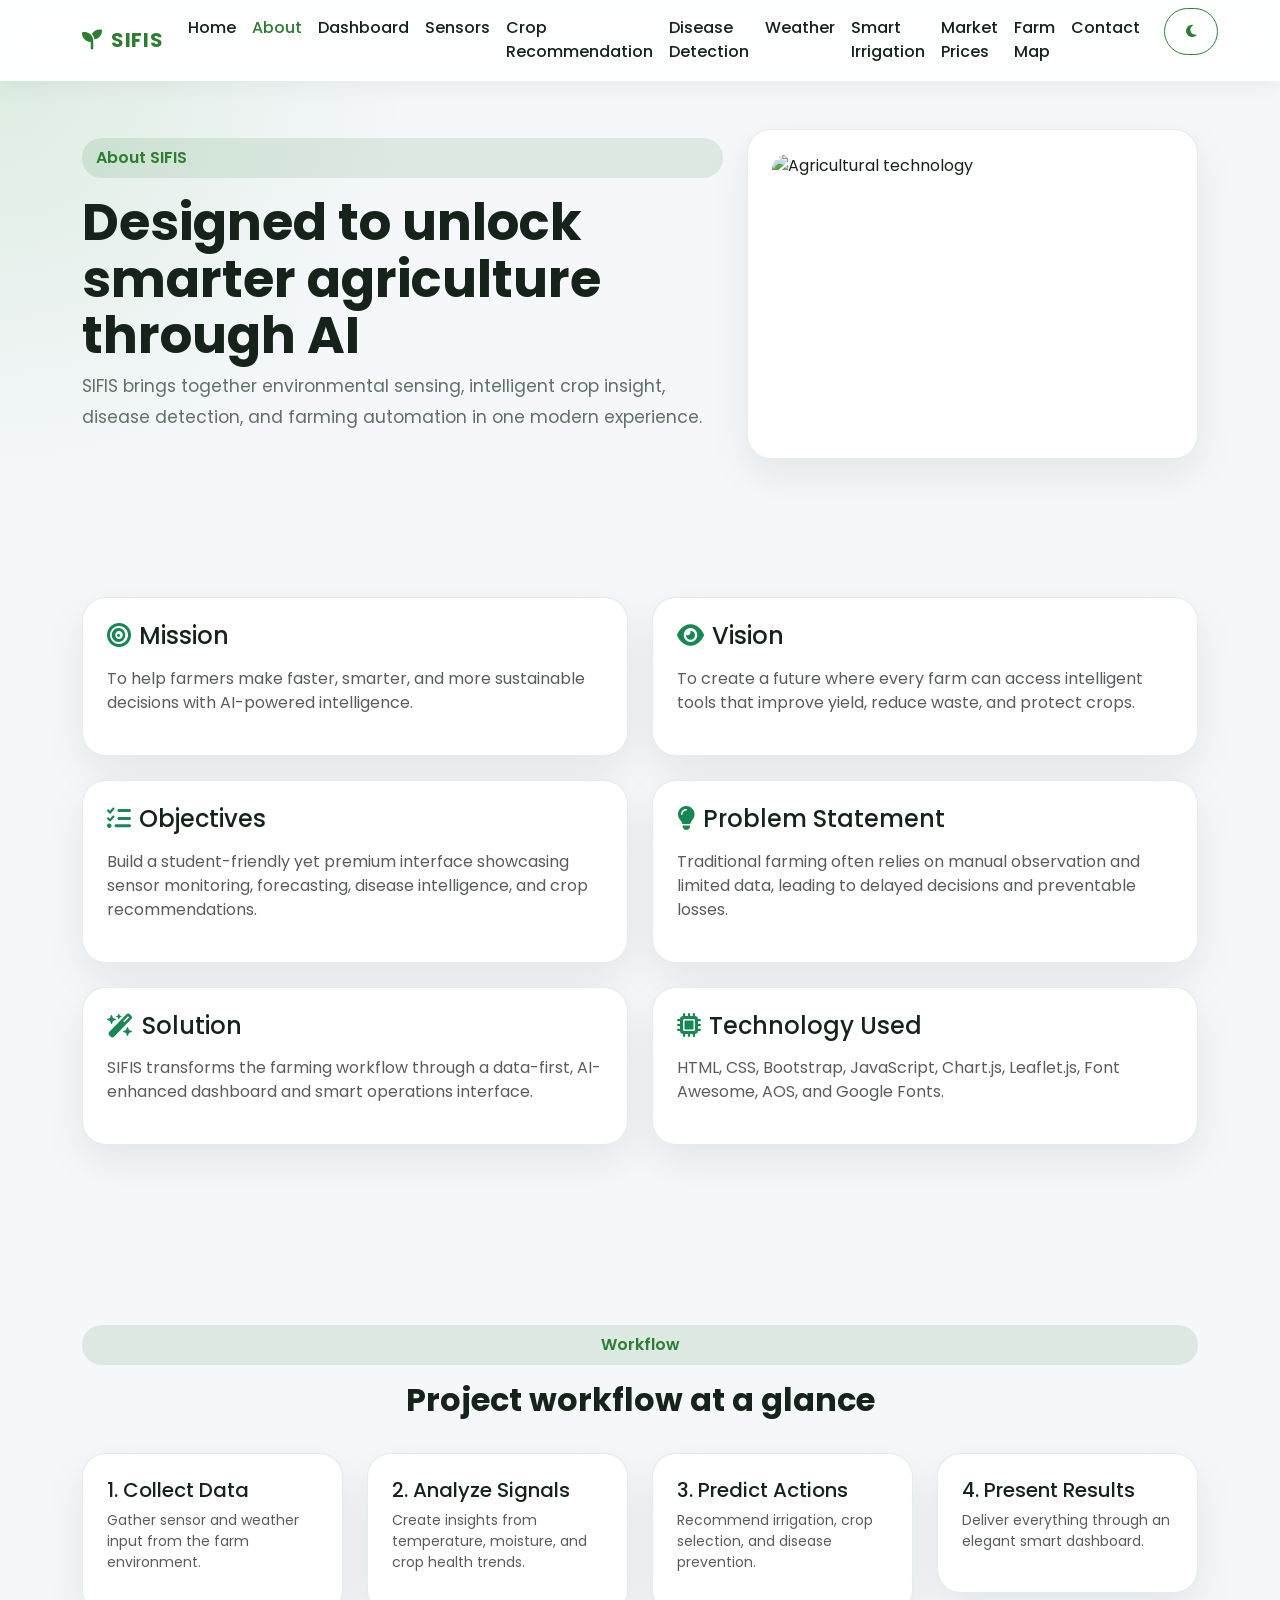
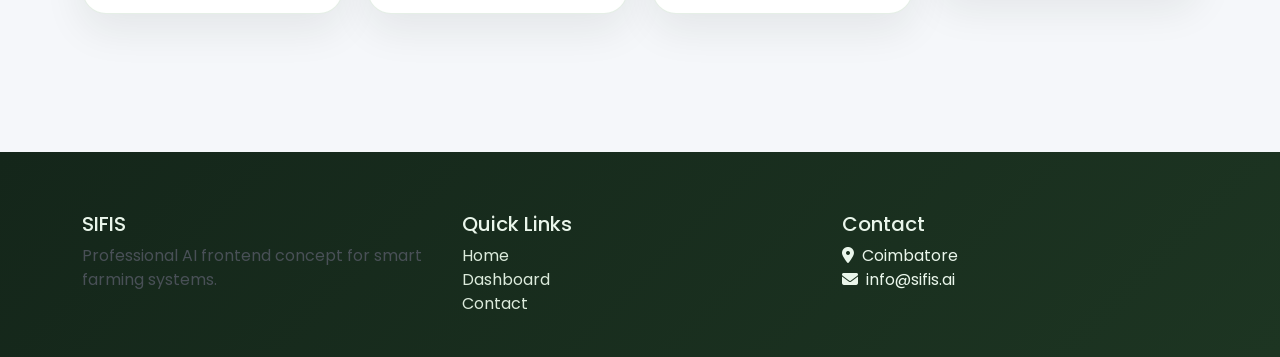
==== about.html @ 4629ef21 "first commit" ====
<!DOCTYPE html>
<html lang="en">
  <head>
    <meta charset="UTF-8" />
    <meta name="viewport" content="width=device-width, initial-scale=1.0" />
    <title>About SIFIS</title>
    <link rel="preconnect" href="https://fonts.googleapis.com" />
    <link rel="preconnect" href="https://fonts.gstatic.com" crossorigin />
    <link href="https://fonts.googleapis.com/css2?family=Poppins:wght@300;400;500;600;700;800&display=swap" rel="stylesheet" />
    <link href="https://cdn.jsdelivr.net/npm/bootstrap@5.3.3/dist/css/bootstrap.min.css" rel="stylesheet" />
    <link href="https://cdnjs.cloudflare.com/ajax/libs/font-awesome/6.5.2/css/all.min.css" rel="stylesheet" />
    <link rel="stylesheet" href="css/style.css" />
    <link rel="stylesheet" href="css/dashboard.css" />
    <link rel="stylesheet" href="css/responsive.css" />
    <link rel="stylesheet" href="css/animation.css" />
  </head>
  <body>
    <div class="loader"><div class="spinner"></div></div>
    <nav class="navbar navbar-expand-lg sticky-top">
      <div class="container">
        <a class="navbar-brand" href="index.html"><i class="fa-solid fa-seedling me-2"></i>SIFIS</a>
        <button class="navbar-toggler" type="button" data-bs-toggle="collapse" data-bs-target="#navMenu"><span class="navbar-toggler-icon"></span></button>
        <div class="collapse navbar-collapse" id="navMenu">
          <ul class="navbar-nav ms-auto mb-2 mb-lg-0">
            <li class="nav-item"><a class="nav-link" href="index.html">Home</a></li>
            <li class="nav-item"><a class="nav-link active" href="about.html">About</a></li>
            <li class="nav-item"><a class="nav-link" href="dashboard.html">Dashboard</a></li>
            <li class="nav-item"><a class="nav-link" href="sensors.html">Sensors</a></li>
            <li class="nav-item"><a class="nav-link" href="crop.html">Crop Recommendation</a></li>
            <li class="nav-item"><a class="nav-link" href="disease.html">Disease Detection</a></li>
            <li class="nav-item"><a class="nav-link" href="weather.html">Weather</a></li>
            <li class="nav-item"><a class="nav-link" href="irrigation.html">Smart Irrigation</a></li>
            <li class="nav-item"><a class="nav-link" href="market.html">Market Prices</a></li>
            <li class="nav-item"><a class="nav-link" href="map.html">Farm Map</a></li>
            <li class="nav-item"><a class="nav-link" href="contact.html">Contact</a></li>
            <li class="nav-item"><button class="btn btn-sm btn-outline-primary ms-3" data-theme-toggle aria-pressed="false"><i class="fa-solid fa-moon"></i></button></li>
          </ul>
        </div>
      </div>
    </nav>

    <header class="hero-section py-5">
      <div class="container">
        <div class="row align-items-center g-4">
          <div class="col-lg-7 reveal">
            <div class="badge-soft mb-3">About SIFIS</div>
            <h1 class="hero-title">Designed to unlock smarter agriculture through AI</h1>
            <p class="hero-subtitle">SIFIS brings together environmental sensing, intelligent crop insight, disease detection, and farming automation in one modern experience.</p>
          </div>
          <div class="col-lg-5 reveal">
            <div class="hero-card p-4">
              <img src="https://images.unsplash.com/photo-1500937386664-56d1dfef3854?auto=format&fit=crop&w=900&q=80" alt="Agricultural technology" class="rounded-4" style="height:280px;object-fit:cover;" />
            </div>
          </div>
        </div>
      </div>
    </header>

    <main>
      <section>
        <div class="container">
          <div class="row g-4">
            <div class="col-md-6 reveal"><div class="glass-card p-4"><h4 class="mb-3"><i class="fa-solid fa-bullseye text-success me-2"></i>Mission</h4><p class="text-muted">To help farmers make faster, smarter, and more sustainable decisions with AI-powered intelligence.</p></div></div>
            <div class="col-md-6 reveal"><div class="glass-card p-4"><h4 class="mb-3"><i class="fa-solid fa-eye text-success me-2"></i>Vision</h4><p class="text-muted">To create a future where every farm can access intelligent tools that improve yield, reduce waste, and protect crops.</p></div></div>
            <div class="col-md-6 reveal"><div class="glass-card p-4"><h4 class="mb-3"><i class="fa-solid fa-list-check text-success me-2"></i>Objectives</h4><p class="text-muted">Build a student-friendly yet premium interface showcasing sensor monitoring, forecasting, disease intelligence, and crop recommendations.</p></div></div>
            <div class="col-md-6 reveal"><div class="glass-card p-4"><h4 class="mb-3"><i class="fa-solid fa-lightbulb text-success me-2"></i>Problem Statement</h4><p class="text-muted">Traditional farming often relies on manual observation and limited data, leading to delayed decisions and preventable losses.</p></div></div>
            <div class="col-md-6 reveal"><div class="glass-card p-4"><h4 class="mb-3"><i class="fa-solid fa-wand-magic-sparkles text-success me-2"></i>Solution</h4><p class="text-muted">SIFIS transforms the farming workflow through a data-first, AI-enhanced dashboard and smart operations interface.</p></div></div>
            <div class="col-md-6 reveal"><div class="glass-card p-4"><h4 class="mb-3"><i class="fa-solid fa-microchip text-success me-2"></i>Technology Used</h4><p class="text-muted">HTML, CSS, Bootstrap, JavaScript, Chart.js, Leaflet.js, Font Awesome, AOS, and Google Fonts.</p></div></div>
          </div>
        </div>
      </section>

      <section>
        <div class="container">
          <div class="text-center reveal">
            <div class="badge-soft mb-3">Workflow</div>
            <h2 class="section-title">Project workflow at a glance</h2>
          </div>
          <div class="row g-4 mt-2">
            <div class="col-md-3 reveal"><div class="info-card p-4"><h5>1. Collect Data</h5><p class="text-muted small">Gather sensor and weather input from the farm environment.</p></div></div>
            <div class="col-md-3 reveal"><div class="info-card p-4"><h5>2. Analyze Signals</h5><p class="text-muted small">Create insights from temperature, moisture, and crop health trends.</p></div></div>
            <div class="col-md-3 reveal"><div class="info-card p-4"><h5>3. Predict Actions</h5><p class="text-muted small">Recommend irrigation, crop selection, and disease prevention.</p></div></div>
            <div class="col-md-3 reveal"><div class="info-card p-4"><h5>4. Present Results</h5><p class="text-muted small">Deliver everything through an elegant smart dashboard.</p></div></div>
          </div>
        </div>
      </section>
    </main>

    <footer class="footer mt-5">
      <div class="container">
        <div class="row g-4">
          <div class="col-lg-4"><h5>SIFIS</h5><p class="text-light-emphasis">Professional AI frontend concept for smart farming systems.</p></div>
          <div class="col-lg-4"><h5>Quick Links</h5><ul class="list-unstyled"><li><a href="index.html">Home</a></li><li><a href="dashboard.html">Dashboard</a></li><li><a href="contact.html">Contact</a></li></ul></div>
          <div class="col-lg-4"><h5>Contact</h5><ul class="list-unstyled"><li><i class="fa-solid fa-location-dot me-2"></i>Coimbatore</li><li><i class="fa-solid fa-envelope me-2"></i>info@sifis.ai</li></ul></div>
        </div>
      </div>
    </footer>

    <button class="back-to-top" aria-label="Back to top"><i class="fa-solid fa-arrow-up"></i></button>

    <script src="https://cdn.jsdelivr.net/npm/bootstrap@5.3.3/dist/js/bootstrap.bundle.min.js"></script>
    <script src="js/app.js"></script>
    <script src="js/animation.js"></script>
  </body>
</html>
---- css/style.css ----
:root {
  --primary: #2E7D32;
  --primary-dark: #1B5E20;
  --secondary: #4CAF50;
  --accent: #FFC107;
  --bg: #F5F7FA;
  --card: #FFFFFF;
  --text: #15231A;
  --muted: #627168;
  --border: rgba(46, 125, 50, 0.12);
  --shadow: 0 16px 40px rgba(21, 35, 26, 0.08);
  --gradient: linear-gradient(135deg, var(--primary) 0%, var(--secondary) 100%);
}

body.dark-theme {
  --bg: #07110d;
  --card: #0e1a13;
  --text: #f4f8f3;
  --muted: #91a58f;
  --border: rgba(255, 255, 255, 0.1);
  --shadow: 0 18px 45px rgba(0, 0, 0, 0.28);
}

body {
  font-family: 'Poppins', sans-serif;
  background: var(--bg);
  color: var(--text);
  transition: background 0.3s ease, color 0.3s ease;
}

img {
  max-width: 100%;
  display: block;
}

a {
  color: inherit;
  text-decoration: none;
}

section {
  padding: 90px 0;
}

.navbar {
  background: rgba(255,255,255,.82);
  backdrop-filter: blur(14px);
  box-shadow: 0 6px 24px rgba(0,0,0,.05);
  border-bottom: 1px solid rgba(255,255,255,.4);
}

body.dark-theme .navbar {
  background: rgba(7,17,13,.9);
  box-shadow: 0 8px 30px rgba(0,0,0,.25);
}

.navbar-brand {
  font-weight: 700;
  letter-spacing: .04em;
  color: var(--primary) !important;
}

.nav-link {
  font-weight: 500;
  color: var(--text) !important;
  transition: color .2s ease;
}

.nav-link:hover,
.nav-link.active {
  color: var(--primary) !important;
}

.btn-primary,
.btn-outline-primary {
  border-radius: 999px;
  padding: 0.75rem 1.3rem;
  transition: transform .2s ease, box-shadow .2s ease;
}

.btn-primary {
  background: var(--gradient);
  border: none;
  color: #fff;
  box-shadow: 0 10px 26px rgba(46,125,50,.25);
}

.btn-primary:hover,
.btn-outline-primary:hover {
  transform: translateY(-2px);
}

.btn-outline-primary {
  border-color: var(--primary);
  color: var(--primary);
}

.hero-section {
  padding-top: 130px;
  padding-bottom: 90px;
  background: radial-gradient(circle at top left, rgba(76,175,80,.14), transparent 30%), var(--bg);
}

.hero-title {
  font-size: clamp(2.3rem, 4vw, 3.7rem);
  font-weight: 700;
  line-height: 1.1;
}

.hero-subtitle {
  color: var(--muted);
  font-size: 1.08rem;
  line-height: 1.8;
  max-width: 620px;
}

.hero-card,
.glass-card,
.metric-card,
.stat-card,
.info-card,
.chart-card,
.form-card,
.table-card,
.sensor-card,
.contact-card,
.map-card {
  background: var(--card);
  border: 1px solid var(--border);
  box-shadow: var(--shadow);
  border-radius: 24px;
}

.metric-card,
.stat-card,
.info-card,
.chart-card,
.form-card,
.table-card,
.sensor-card,
.contact-card,
.map-card {
  padding: 1.25rem;
}

.section-title {
  font-weight: 700;
  font-size: 2rem;
  margin-bottom: 0.6rem;
}

.section-subtitle {
  color: var(--muted);
  max-width: 680px;
  margin: 0 auto 2rem;
}

.badge-soft {
  background: rgba(46,125,50,.12);
  color: var(--primary);
  padding: 0.5rem 0.9rem;
  border-radius: 999px;
  font-weight: 600;
}

.feature-icon {
  width: 54px;
  height: 54px;
  border-radius: 16px;
  display: grid;
  place-items: center;
  background: linear-gradient(135deg, rgba(46,125,50,.16), rgba(255,193,7,.16));
  color: var(--primary);
  font-size: 1.25rem;
  margin-bottom: 1rem;
}

.counter-box {
  display: flex;
  align-items: center;
  gap: 0.8rem;
  margin-top: 1rem;
}

.counter-number {
  font-size: 2rem;
  font-weight: 700;
  color: var(--primary);
}

.timeline-item {
  padding-left: 1.2rem;
  border-left: 2px solid rgba(46,125,50,.2);
  margin-bottom: 1rem;
}

.footer {
  background: linear-gradient(135deg, #14261a, #1d3522);
  color: #eaf6eb;
  padding: 60px 0 25px;
}

.footer a {
  color: #dcebdc;
}

.footer a:hover {
  color: #fff;
}

.back-to-top {
  position: fixed;
  right: 24px;
  bottom: 24px;
  border: none;
  border-radius: 999px;
  width: 46px;
  height: 46px;
  background: var(--gradient);
  color: #fff;
  box-shadow: var(--shadow);
  opacity: 0;
  pointer-events: none;
  transition: opacity .3s ease, transform .3s ease;
  z-index: 999;
}

.back-to-top.show {
  opacity: 1;
  pointer-events: auto;
}

.back-to-top:hover {
  transform: translateY(-3px);
}

.loader {
  position: fixed;
  inset: 0;
  background: #fff;
  z-index: 9999;
  display: grid;
  place-items: center;
  transition: opacity .4s ease;
}

body.dark-theme .loader {
  background: #07110d;
}

.loader.hide {
  opacity: 0;
  pointer-events: none;
}

.spinner {
  width: 56px;
  height: 56px;
  border: 4px solid rgba(46,125,50,.15);
  border-top-color: var(--primary);
  border-radius: 50%;
  animation: spin 1s linear infinite;
}

@keyframes spin {
  to { transform: rotate(360deg); }
}

.table thead {
  background: rgba(46,125,50,.08);
}

.table td,
.table th {
  vertical-align: middle;
}

.badge-status {
  padding: 0.3rem 0.7rem;
  border-radius: 999px;
  font-size: 0.8rem;
  font-weight: 600;
}

.status-good {
  background: rgba(76,175,80,.14);
  color: var(--primary);
}

.status-warn {
  background: rgba(255,193,7,.18);
  color: #996d00;
}

.status-alert {
  background: rgba(220,53,69,.12);
  color: #9d1f2a;
}

.form-control,
.form-select {
  border-radius: 14px;
  border: 1px solid var(--border);
  padding: 0.8rem 1rem;
  background: var(--card);
  color: var(--text);
}

.form-control:focus,
.form-select:focus {
  border-color: var(--primary);
  box-shadow: 0 0 0 0.2rem rgba(46,125,50,.16);
}

.preview-box {
  min-height: 280px;
  border: 2px dashed rgba(46,125,50,.24);
  border-radius: 22px;
  display: grid;
  place-items: center;
  padding: 1rem;
  background: linear-gradient(135deg, rgba(46,125,50,.07), rgba(255,193,7,.06));
}
---- css/dashboard.css ----
.dashboard-hero {
  background: linear-gradient(135deg, rgba(46,125,50,.12), rgba(255,193,7,.12));
  border-radius: 28px;
  padding: 2rem;
}

.metric-card {
  position: relative;
  overflow: hidden;
}

.metric-card::after {
  content: '';
  position: absolute;
  inset: auto -20px -20px auto;
  width: 90px;
  height: 90px;
  border-radius: 50%;
  background: radial-gradient(circle, rgba(46,125,50,.18), transparent 65%);
}

.metric-icon {
  width: 48px;
  height: 48px;
  border-radius: 16px;
  display: grid;
  place-items: center;
  background: rgba(46,125,50,.12);
  color: var(--primary);
  font-size: 1.2rem;
}

.chart-card canvas {
  width: 100% !important;
  height: 260px !important;
}

.sensor-card:hover,
.feature-card:hover,
.metric-card:hover,
.info-card:hover {
  transform: translateY(-4px);
  box-shadow: 0 24px 45px rgba(0,0,0,.12);
}

.sensor-card {
  transition: transform .25s ease, box-shadow .25s ease;
}

.sensor-image {
  height: 140px;
  border-radius: 18px;
  object-fit: cover;
  margin-bottom: 1rem;
}

.result-card {
  border-radius: 22px;
  padding: 1.2rem;
  background: linear-gradient(135deg, rgba(46,125,50,.1), rgba(255,193,7,.08));
}

.weather-hero {
  background: linear-gradient(135deg, rgba(46,125,50,.2), rgba(255,193,7,.16));
  border-radius: 28px;
  padding: 2rem;
}

.weather-chip {
  background: rgba(255,255,255,.22);
  border: 1px solid rgba(255,255,255,.25);
  padding: 0.4rem 0.7rem;
  border-radius: 999px;
  font-size: 0.86rem;
}

.map-shell {
  height: 420px;
  border-radius: 24px;
  overflow: hidden;
  border: 1px solid var(--border);
}
---- css/responsive.css ----
@media (max-width: 991px) {
  .hero-section {
    padding-top: 110px;
  }

  .hero-visual {
    margin-top: 2rem;
  }
}

@media (max-width: 768px) {
  section {
    padding: 70px 0;
  }

  .hero-title {
    font-size: 2.3rem;
  }

  .section-title {
    font-size: 1.65rem;
  }

  .dashboard-hero,
  .weather-hero {
    padding: 1.25rem;
  }
}

@media (max-width: 576px) {
  .navbar-brand {
    font-size: 1.05rem;
  }

  .btn-primary,
  .btn-outline-primary {
    width: 100%;
    margin-bottom: 0.7rem;
  }

  .hero-buttons {
    display: flex;
    flex-direction: column;
  }
}
---- css/animation.css ----
.reveal {
  opacity: 0;
  transform: translateY(16px);
  transition: opacity .6s ease, transform .6s ease;
}

.reveal.visible {
  opacity: 1;
  transform: translateY(0);
}

@media (prefers-reduced-motion: reduce) {
  *, *::before, *::after {
    animation-duration: 0.01ms !important;
    animation-iteration-count: 1 !important;
    transition-duration: 0.01ms !important;
    scroll-behavior: auto !important;
  }
}
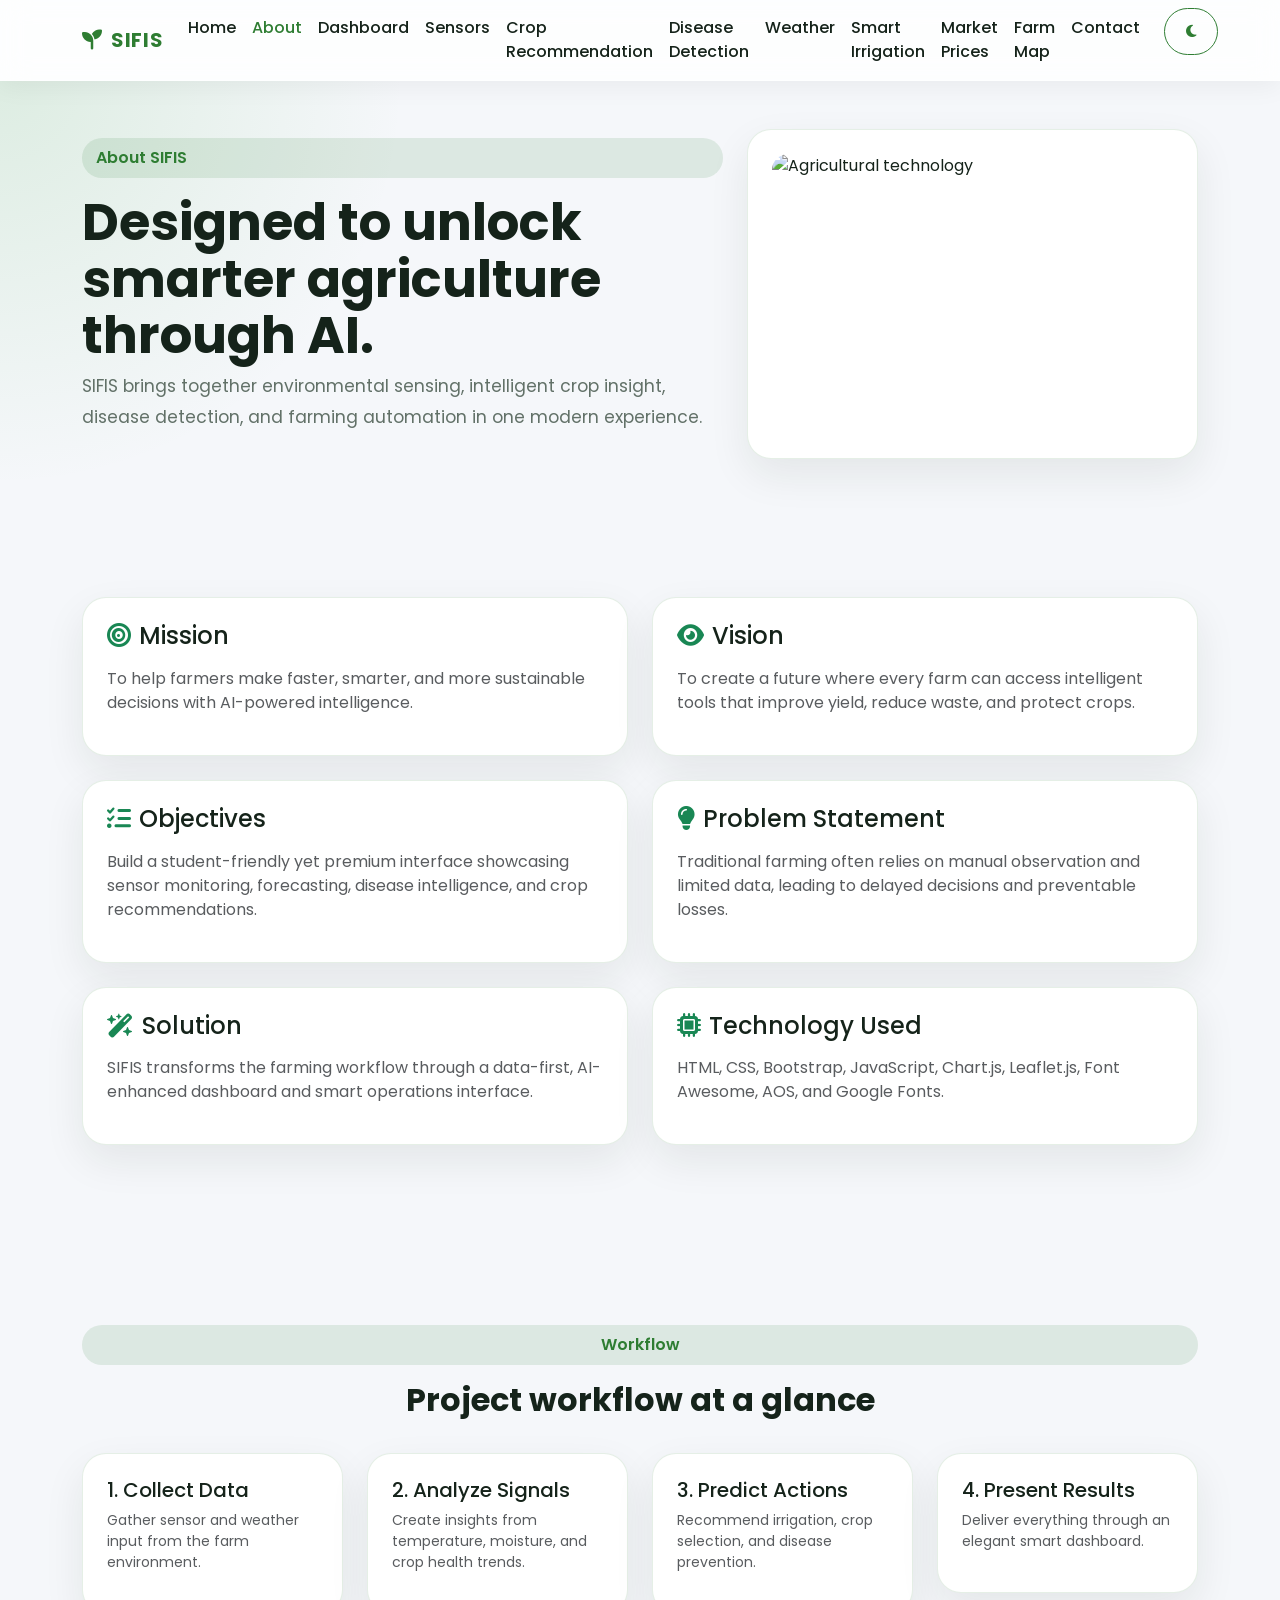
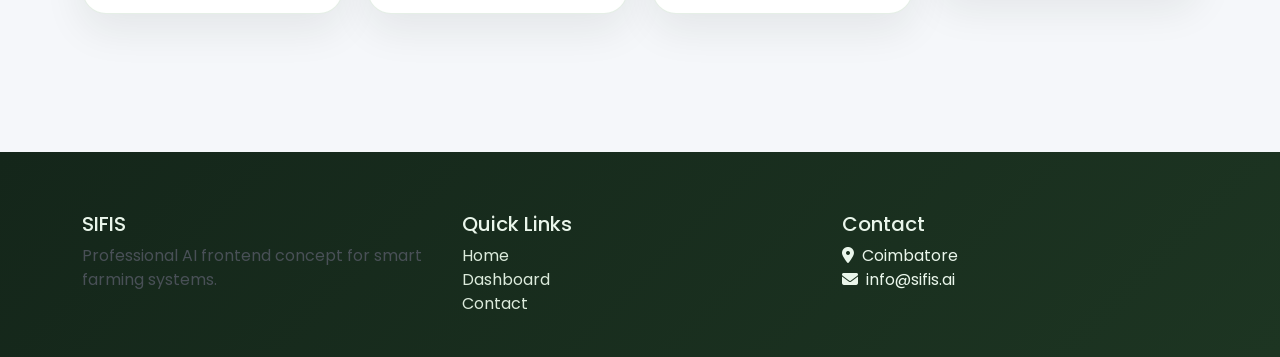
==== commit 75f4175d: "Update about.html" ====
--- a/about.html
+++ b/about.html
@@ -44,7 +44,7 @@
         <div class="row align-items-center g-4">
           <div class="col-lg-7 reveal">
             <div class="badge-soft mb-3">About SIFIS</div>
-            <h1 class="hero-title">Designed to unlock smarter agriculture through AI</h1>
+            <h1 class="hero-title">Designed to unlock smarter agriculture through AI.</h1>
             <p class="hero-subtitle">SIFIS brings together environmental sensing, intelligent crop insight, disease detection, and farming automation in one modern experience.</p>
           </div>
           <div class="col-lg-5 reveal">
